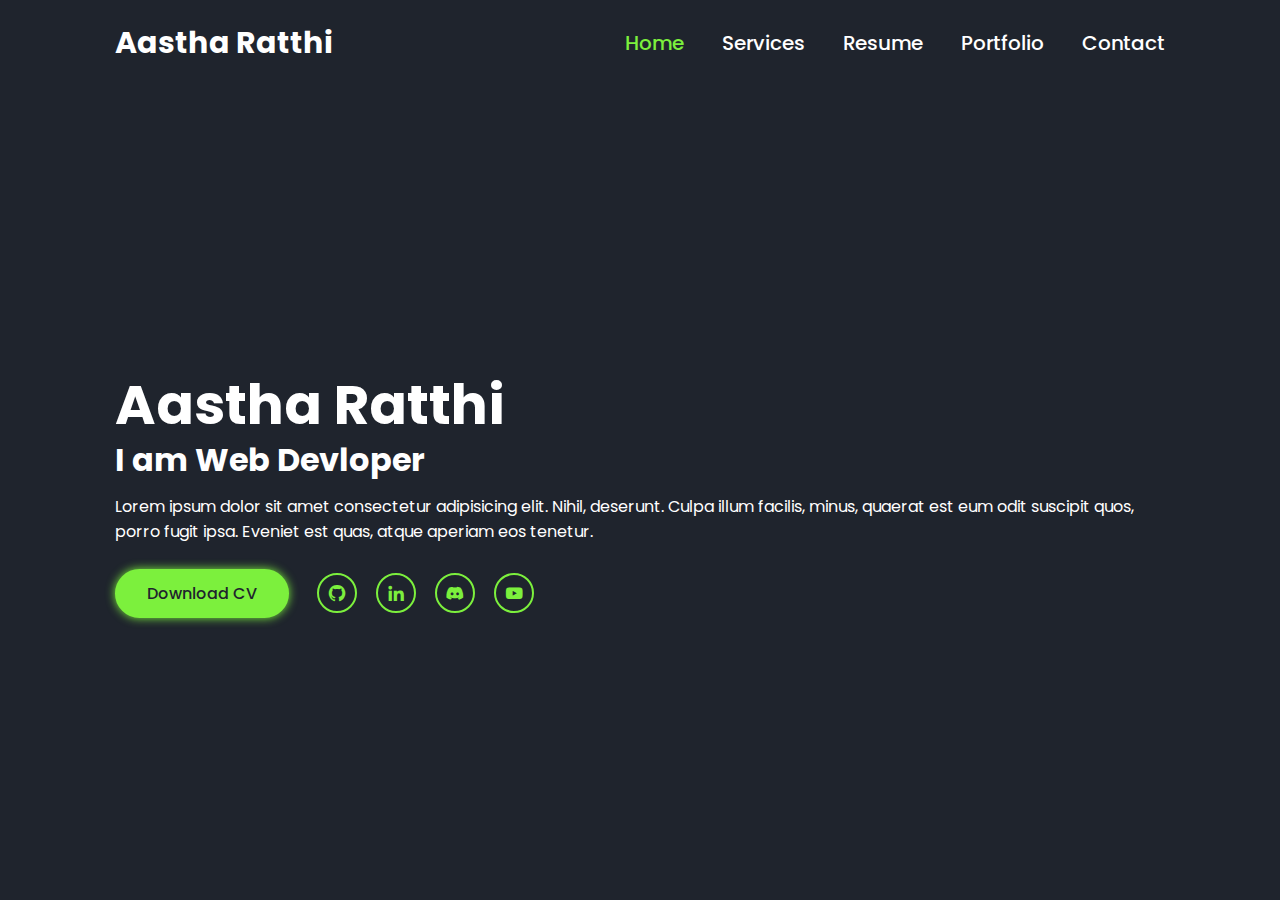
==== index.html @ 361b68ad "first commit" ====
<!DOCTYPE html>
<html lang="en">

<head>
    <meta charset="UTF-8">
    <meta http-equiv="X-UA-Compatible" content="IE=edge">
    <meta name="viewport" content="width=device-width, initial-scale=1.0">
    <title>Complete Responsive Personal Portfolio Website Using HTML CSS & JavaScript | Codehal</title>
    <!-- boxicons -->
    <link href='https://unpkg.com/boxicons@2.1.4/css/boxicons.min.css' rel='stylesheet'>
    <!-- custom css -->
    <link rel="stylesheet" href="style.css">
</head>

<body>

    <!-- header -->
     <header>
        <a href="#" class="logo">Aastha Ratthi</a>

        <i class='bx bx-menu' id="menu-icon"></i>

        <nav>
            <a href="#" class="active">Home</a>
            <a href="#">Services</a>
            <a href="#">Resume</a>
            <a href="#">Portfolio</a>
            <a href="#">Contact</a>
        </nav>
     </header>

     <!-- custom js -->
    <script src="script.js"></script>

    <!-- bars background -->

    <!-- home section -->
     <section class="home">
     <div class="home-detail">
        <h1> Aastha Ratthi</h1>
        <h2>I am Web Devloper</h2>
        <p>Lorem ipsum dolor sit amet consectetur adipisicing elit. Nihil, deserunt. Culpa illum facilis, minus, quaerat est eum odit suscipit quos, porro fugit ipsa. Eveniet est quas, atque aperiam eos tenetur.</p>
        <div class="btn-sci">
            <a href="#" class="btn"> Download CV</a>
            <div class="sci">
                <a href="#"><i class='bx bxl-github'></i></a>
                <a href="#"><i class='bx bxl-linkedin'></i></a>
                <a href="#"><i class='bx bxl-discord-alt'></i></a>
                <a href="#"><i class='bx bxl-youtube' ></i></a>
                
            </div>

        </div>

    <!-- services section -->

    <!-- resume section -->

    <!-- portfolio section -->

    <!-- contact section -->
    

    
</body>

</html>
---- style.css ----
@import url('https://fonts.googleapis.com/css2?family=Poppins:wght@400;500;700&display=swap');

* {
    margin: 0;
    padding: 0;
    box-sizing: border-box;
    text-decoration: none;
    outline: none;
    font-family: "Poppins", sans-serif;
}

:root {
    --bg-color: #1f242d;
    --second-bg-color: #323946;
    --main-color: #7cf03d;
    --white-color: #fff;
    --disabled-color: #fff3;
}

html {
    font-size: 62.5%;
}

body {
    color: var(--white-color);
}

header {
    position: fixed;
    top: 0;
    left: 0;
    width: 100%;
    padding:2rem 9%;
    background: var(--bg-color);
    display: flex;
    justify-content: space-between;
    align-items: center;
    z-index: 100;
}

.logo {
    font-size: 3rem;
    color: var(--white-color);
    font-weight: 700;
}

nav a {
    font-size: 2rem;
    color: var(--white-color);
    font-weight: 500;
    margin-left: 3.5rem;
    transition: .5s;
}

nav a:hover,
nav a.active {
    color: var(--main-color);
}

#menu-icon {
    font-size: 4rem;
    display: none;
}

section {
    position: absolute;
    width: 100%;
    height: 100%;
    padding: 10rem 9% 2rem;
    background-color: var(--bg-color);
}

.home {
    display: flex;
    align-items: center;
    gap: 5rem;
}

.home-detail h1 {
    font-size: clamp(3.5rem, 10vw, 5.5rem);
}

.home-detail h2{
    display: inline-block;
    font-size: 3.2rem;
    margin-top: -1rem;
}

.home-detail p {
    font-size: 1.6rem;
    margin: 1rem 0 2.5rem;
}

.home-detail .btn-sci {
    display: flex;
    align-items: center;
}

.btn {
    display: inline-block;
    padding: 1rem 3rem;
    background: var(--main-color);
    border: .2rem solid var(--main-color);
    border-radius: 4rem;
    box-shadow: 0 0 1rem var(--main-color);
    font-size: 1.6rem;
    color: var(--bg-color);
    font-weight: 500;
    transition: .5s;
}

.btn:hover {
    background:transparent 
    color: var(--main-color);
    box-shadow: none;
}

.home-detail .btn-sci .sci {
    margin-left: 2rem;
}

.home-detail .btn-sci .sci a {
    display: inline-flex;
    padding: .8rem;
    border: .2rem solid var(--main-color);
    border-radius: 50%;
    font-size: 2rem;
    color: var(--main-color);
    margin: 0 .8rem;
    transition: .5s;
}

.home-detail .btn-sci .sci a:hover {
    background: var(--main-color);
    color: var(--bg-color);
    box-shadow: 0 0 1rem var(--main-color);
}
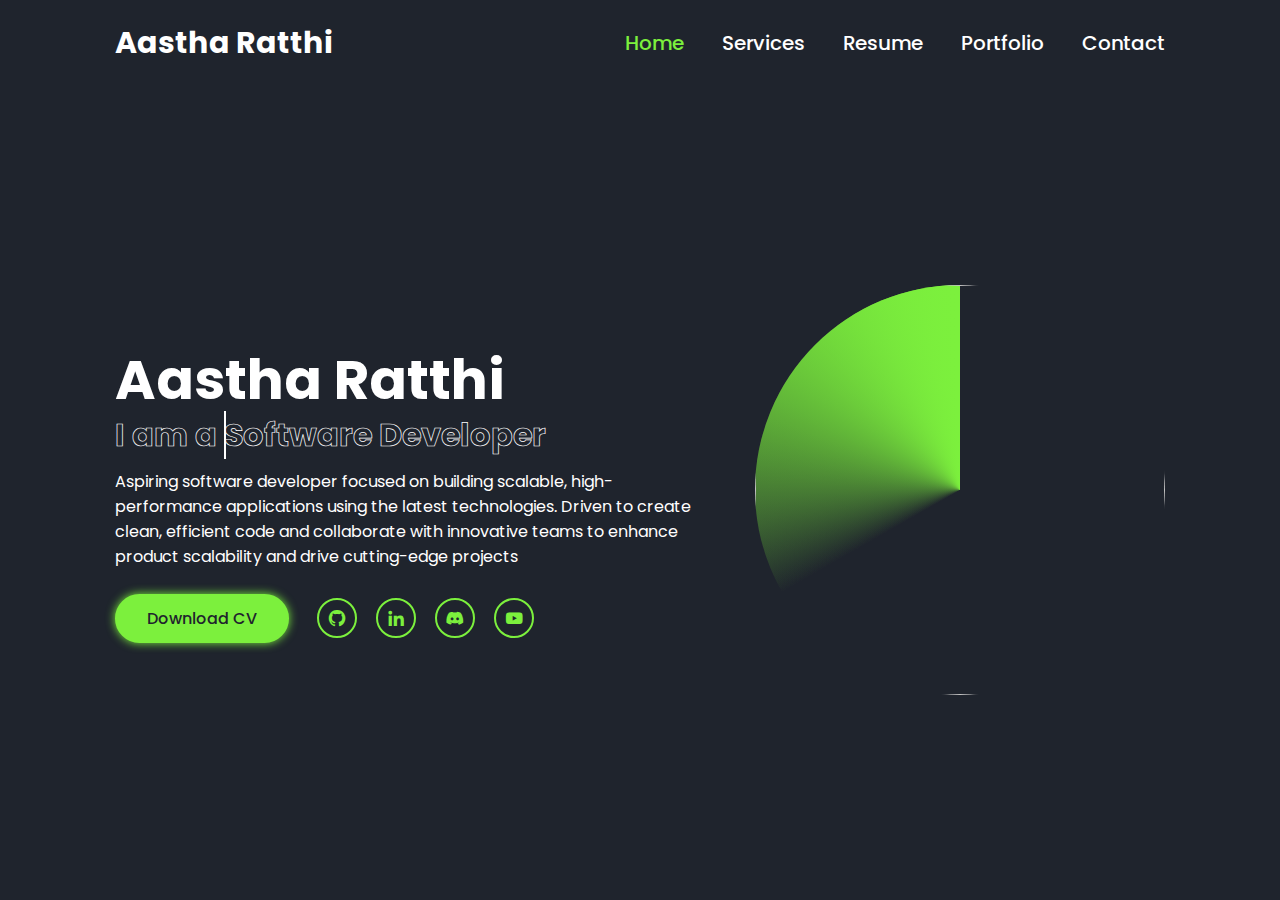
==== commit 4fae3291: "updated the code of index and css" ====
--- a/index.html
+++ b/index.html
@@ -22,7 +22,7 @@
 
         <nav>
             <a href="#" class="active">Home</a>
-            <a href="#">Services</a>
+            <a href="#" >Services</a>
             <a href="#">Resume</a>
             <a href="#">Portfolio</a>
             <a href="#">Contact</a>
@@ -38,8 +38,10 @@
      <section class="home">
      <div class="home-detail">
         <h1> Aastha Ratthi</h1>
-        <h2>I am Web Devloper</h2>
-        <p>Lorem ipsum dolor sit amet consectetur adipisicing elit. Nihil, deserunt. Culpa illum facilis, minus, quaerat est eum odit suscipit quos, porro fugit ipsa. Eveniet est quas, atque aperiam eos tenetur.</p>
+        <h2>I am a
+            <span style="--i:1;" data-text="Software Developer">Software Developer</span>
+        </h2>
+        <p>Aspiring software developer focused on building scalable, high-performance applications using the latest technologies. Driven to create clean, efficient code and collaborate with innovative teams to enhance product scalability and drive cutting-edge projects</p>
         <div class="btn-sci">
             <a href="#" class="btn"> Download CV</a>
             <div class="sci">
@@ -47,12 +49,90 @@
                 <a href="#"><i class='bx bxl-linkedin'></i></a>
                 <a href="#"><i class='bx bxl-discord-alt'></i></a>
                 <a href="#"><i class='bx bxl-youtube' ></i></a>
+            </div>
+        </div>
+        </div>
+        <div class="home-img">
+            <div class="img-box">
                 
+                    <img src="Aastha Professional Photo.jpeg">
+                </div>
+
+                </div>
             </div>
-
         </div>
 
     <!-- services section -->
+     <!-- <section class="services">
+        <h2 class="heading">My <span>Services</span></h2>
+        <div class="services-container">
+            <div class="services-box">
+                <div class="icon">
+                    <i class='bx bx-code-alt' ></i>
+                    <a href="#"><i class='bx bx-arrow-back' ></i></a>
+                </div>
+                <h3>Web Developer</h3>
+                <p>Lorem, ipsum dolor sit amet consectetur adipisicing elit. Atque modi nulla in eveniet! Saepe nisi asperiores ut, cumque blanditiis, expedita voluptate optio libero excepturi consectetur voluptatum recusandae impedit, voluptatibus provident.</p>
+            </div>
+
+            <div class="services-box">
+                <div class="icon">
+                    <i class='bx bxs-paint'></i>
+                    <a href="#"><i class='bx bx-arrow-back' ></i></a>
+                </div>
+                <h3>UI/UX Design </h3>
+                <p>Lorem, ipsum dolor sit amet consectetur adipisicing elit. Atque modi nulla in eveniet! Saepe nisi asperiores ut, cumque blanditiis, expedita voluptate optio libero excepturi consectetur voluptatum recusandae impedit, voluptatibus provident.</p>
+            </div>
+
+            <div class="services-box">
+                <div class="icon">
+                    <i class='bx bx-palette' ></i>
+                    <a href="#"><i class='bx bx-arrow-back' ></i></a>
+                </div>
+                <h3>Graphic Design </h3>
+                <p>Lorem, ipsum dolor sit amet consectetur adipisicing elit. Atque modi nulla in eveniet! Saepe nisi asperiores ut, cumque blanditiis, expedita voluptate optio libero excepturi consectetur voluptatum recusandae impedit, voluptatibus provident.</p>
+            </div>
+
+            <div class="services-box">
+                <div class="icon">
+                    <i class='bx bx-edit' ></i>
+                    <a href="#"><i class='bx bx-arrow-back' ></i></a>
+                </div>
+                <h3>Content Writing </h3>
+                <p>Lorem, ipsum dolor sit amet consectetur adipisicing elit. Atque modi nulla in eveniet! Saepe nisi asperiores ut, cumque blanditiis, expedita voluptate optio libero excepturi consectetur voluptatum recusandae impedit, voluptatibus provident.</p>
+            </div>
+
+            <div class="services-box">
+                <div class="icon">
+                    <i class='bx bx-edit' ></i>
+                    <a href="#"><i class='bx bx-arrow-back' ></i></a>
+                </div>
+                <h3>Content Writing </h3>
+                <p>Lorem, ipsum dolor sit amet consectetur adipisicing elit. Atque modi nulla in eveniet! Saepe nisi asperiores ut, cumque blanditiis, expedita voluptate optio libero excepturi consectetur voluptatum recusandae impedit, voluptatibus provident.</p>
+            </div>
+
+            <div class="services-box">
+                <div class="icon">
+                    <i class='bx bx-slideshow' ></i>
+                    <a href="#"><i class='bx bx-arrow-back' ></i></a>
+                </div>
+                <h3>Video Editing </h3>
+                <p>Lorem, ipsum dolor sit amet consectetur adipisicing elit. Atque modi nulla in eveniet! Saepe nisi asperiores ut, cumque blanditiis, expedita voluptate optio libero excepturi consectetur voluptatum recusandae impedit, voluptatibus provident.</p>
+            </div>
+
+            <div class="services-box">
+                <div class="icon">
+                    <i class='bx bx-camera' ></i>
+                    <a href="#"><i class='bx bx-arrow-back' ></i></a>
+                </div>
+                <h3>Photography </h3>
+                <p>Lorem, ipsum dolor sit amet consectetur adipisicing elit. Atque modi nulla in eveniet! Saepe nisi asperiores ut, cumque blanditiis, expedita voluptate optio libero excepturi consectetur voluptatum recusandae impedit, voluptatibus provident.</p>
+            </div>
+        </div> -->
+
+        
+    </section>
+
 
     <!-- resume section -->
 
--- a/style.css
+++ b/style.css
@@ -85,6 +85,35 @@
     font-size: 3.2rem;
     margin-top: -1rem;
 }
+
+.home-detail h2 {
+    position: relative;
+    display: inline-block;
+    color: transparent;
+    -webkit-text-stroke: .07rem var(--white-color);
+}
+
+.home-detail h2 span::before {
+    content: attr(data-text);
+    position: absolute;
+    width: 0;
+    border-right: .2rem solid var(--white-color);
+    color: var(--white-color);
+    white-space: nowrap;
+    overflow: hidden;
+    animation: fill-text 4s linear infinite;
+}
+
+@keyframes fill-text {
+    10%,100% {
+        width: 0;
+    }
+    70%,70% {
+        width: 80%;
+    }
+}
+
+
 
 .home-detail p {
     font-size: 1.6rem;
@@ -110,7 +139,7 @@
 }
 
 .btn:hover {
-    background:transparent 
+    background:transparent;
     color: var(--main-color);
     box-shadow: none;
 }
@@ -135,3 +164,152 @@
     color: var(--bg-color);
     box-shadow: 0 0 1rem var(--main-color);
 }
+
+.home-img .img-box {
+    position: relative;
+    width: 32vw;
+    height: 32vw;
+    border-radius: 50%;
+    padding: .5rem;
+    display: flex;
+    justify-content: center;
+    align-items: center;
+    overflow: hidden;
+}
+
+.home-img .img-box img {
+    width: 32vw;
+    height: 32vw;
+    border-radius: 50%;
+    object-fit: cover;
+    z-index: 10;
+
+
+}
+
+.home-img .img-box::before,
+.home-img .img-box::after {
+    content: '';
+    position: absolute;
+    width: 50rem;
+    height: 50rem;
+    background: conic-gradient(transparent, transparent, transparent, var(--main-color));
+    transform: rotate(0deg);
+    animation: rotate-border 10s linear infinite;
+}
+
+.home-img .img-box::after {
+    animation-delay: -5s;
+}
+
+@keyframes rotate-border {
+    100% {
+        transform: rotate(360deg);
+
+    }
+}
+
+.home-img .img-box .img-iteam {
+    position: relative;
+    width: 100%;
+    height: 100%;
+    background: var(--bg-color);
+    border-radius: 50%;
+    border: .01rem solid var(--bg-color);
+    display: flex;
+    justify-self: center;
+    z-index: 1;
+    overflow: hidden;
+}
+
+.home-img .img-box .img-iteam .img {
+    position: absolute;
+    top: 3rem;
+    display: block;
+    width: 85%;
+    object-fit: cover;
+    mix-blend-mode: lighten;
+}
+
+.heading {
+    font-size: 4.5rem;
+    text-align: center;
+    margin-bottom: 2rem;
+}
+
+.heading span {
+    color: var(--main-color);
+}
+
+.services-container {
+    display: grid;
+    grid-template-columns: repeat(auto-fit, minmax(30rem, 2fr));
+    gap: 2rem;
+}
+
+.services-container .services-box{
+    padding: 3rem 2.5rem;
+    background: var(--second-bg-color);
+    border: 2rem solid var(--second-bg-color);
+    border-radius: 1rem;
+    transition: .5s;
+}
+
+.services-container .services-box:hover {
+    border-color: var(--main-color);
+    transform: scale(1.02);
+}
+
+.services-box .icon {
+    display: flex;
+    justify-content: space-between;
+    align-items: center;
+}
+
+.services-box .icon i {
+    font-size: 4.5rem;
+    transition: .5s;
+}
+
+.services-box:hover .icon :not(a i) {
+    color: var(--main-color);
+}
+
+.services-box .icon a {
+    display: inline-flex;
+    background: var(--white-color);
+    border-radius: 50%;
+    padding: 1rem;
+    transition: .5s;
+}
+
+.services-box:hover .icon a {
+    background: var(--main-color);
+}
+
+.services-box .icon a i {
+    font-size: 3rem;
+    color: var(--bg-color);
+    transform: rotate(225deg);
+}
+
+.services-box .icon a:hover i {
+    transform: rotate(180deg);
+}
+
+.services-box h3 {
+    font-size: 3rem;
+    margin: .5rem 0 2rem;
+}
+
+.services-box:hover h3 {
+    color: var;
+}
+
+.services-box p {
+    font-size: 1.6rem;
+}
+
+
+
+
